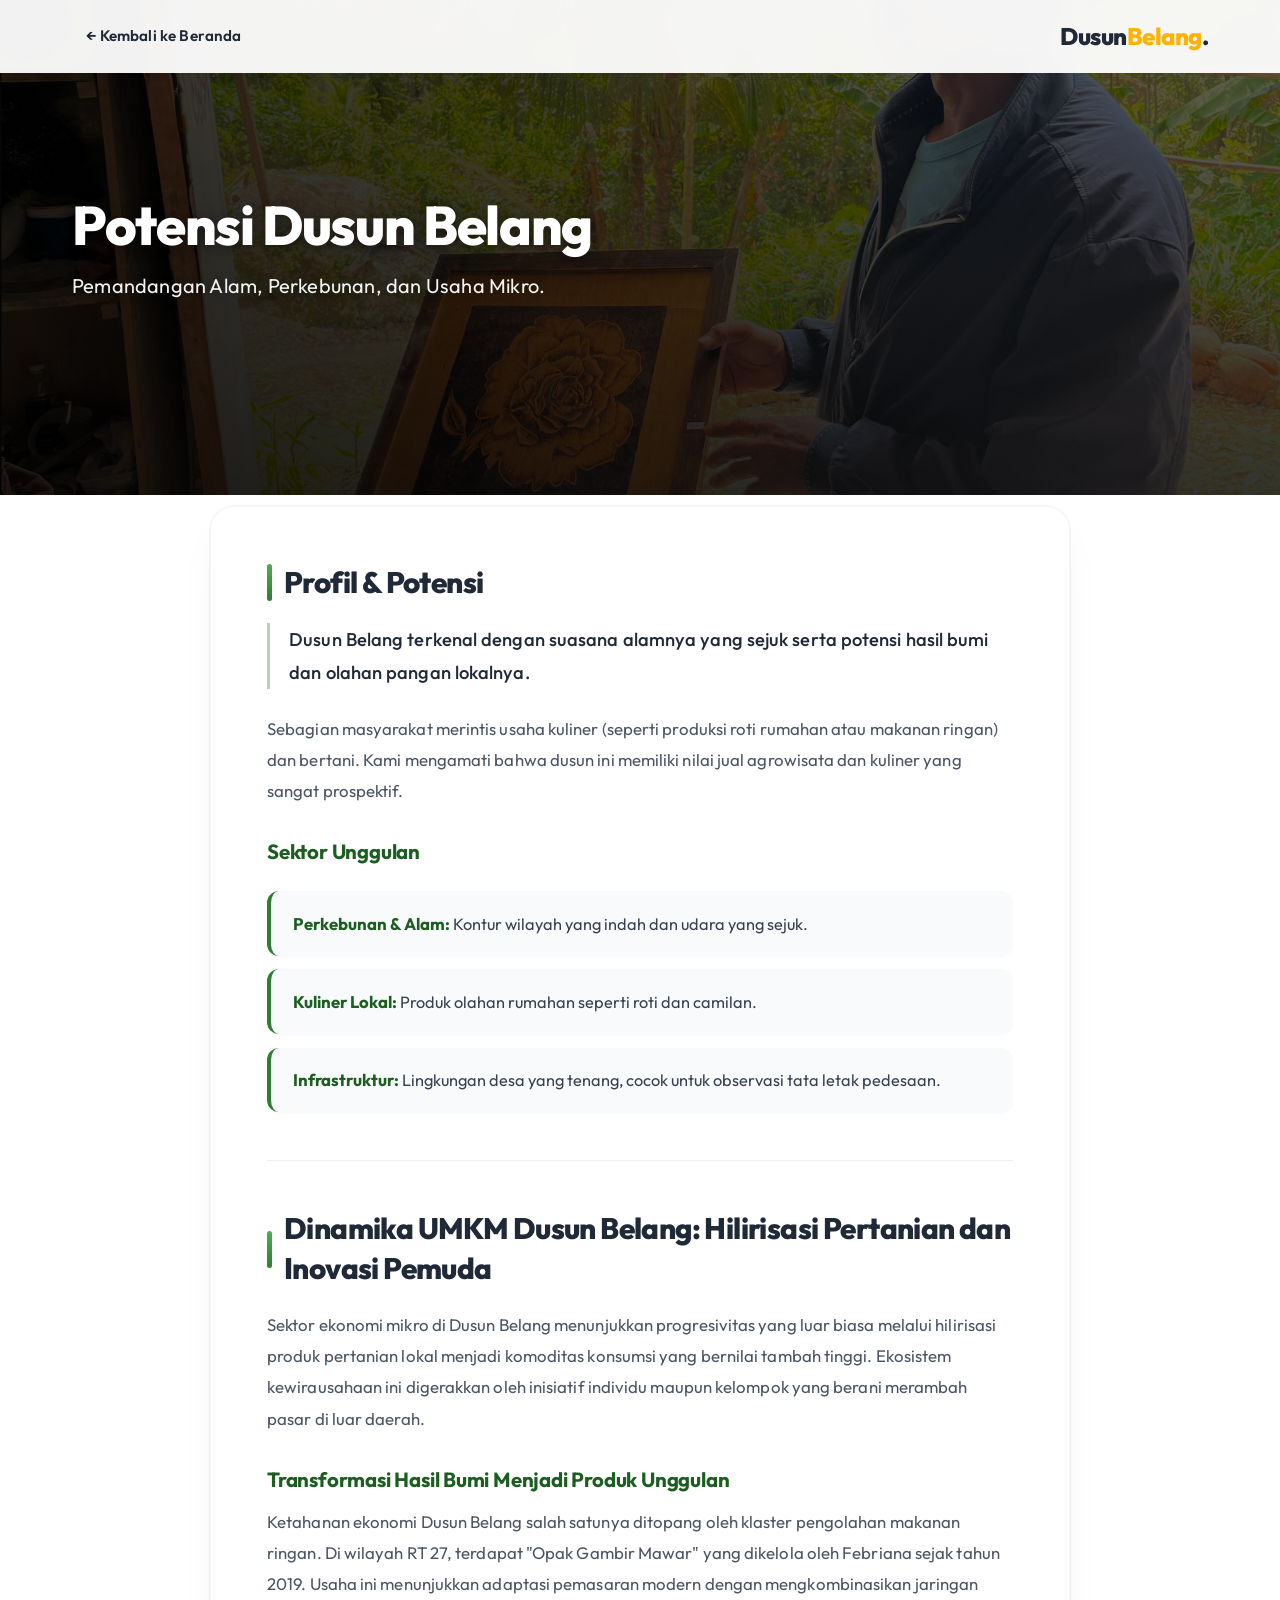
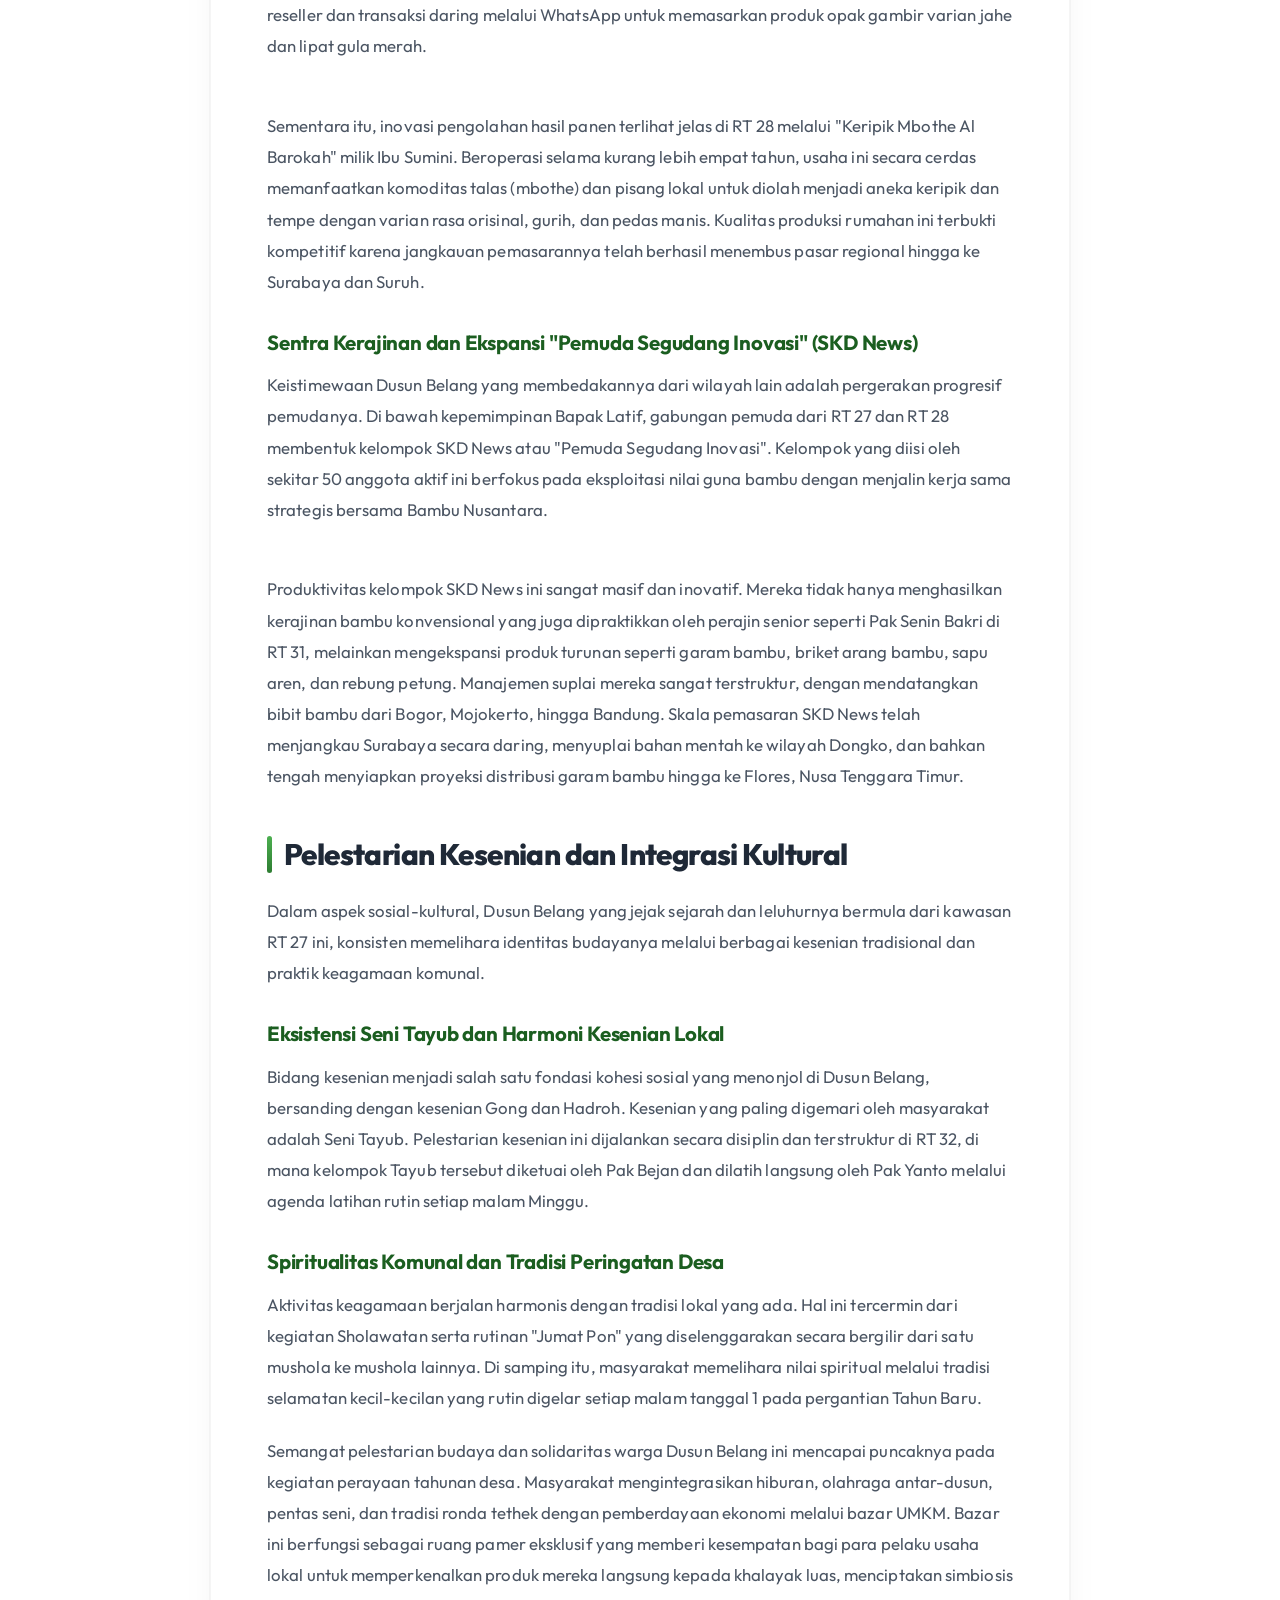
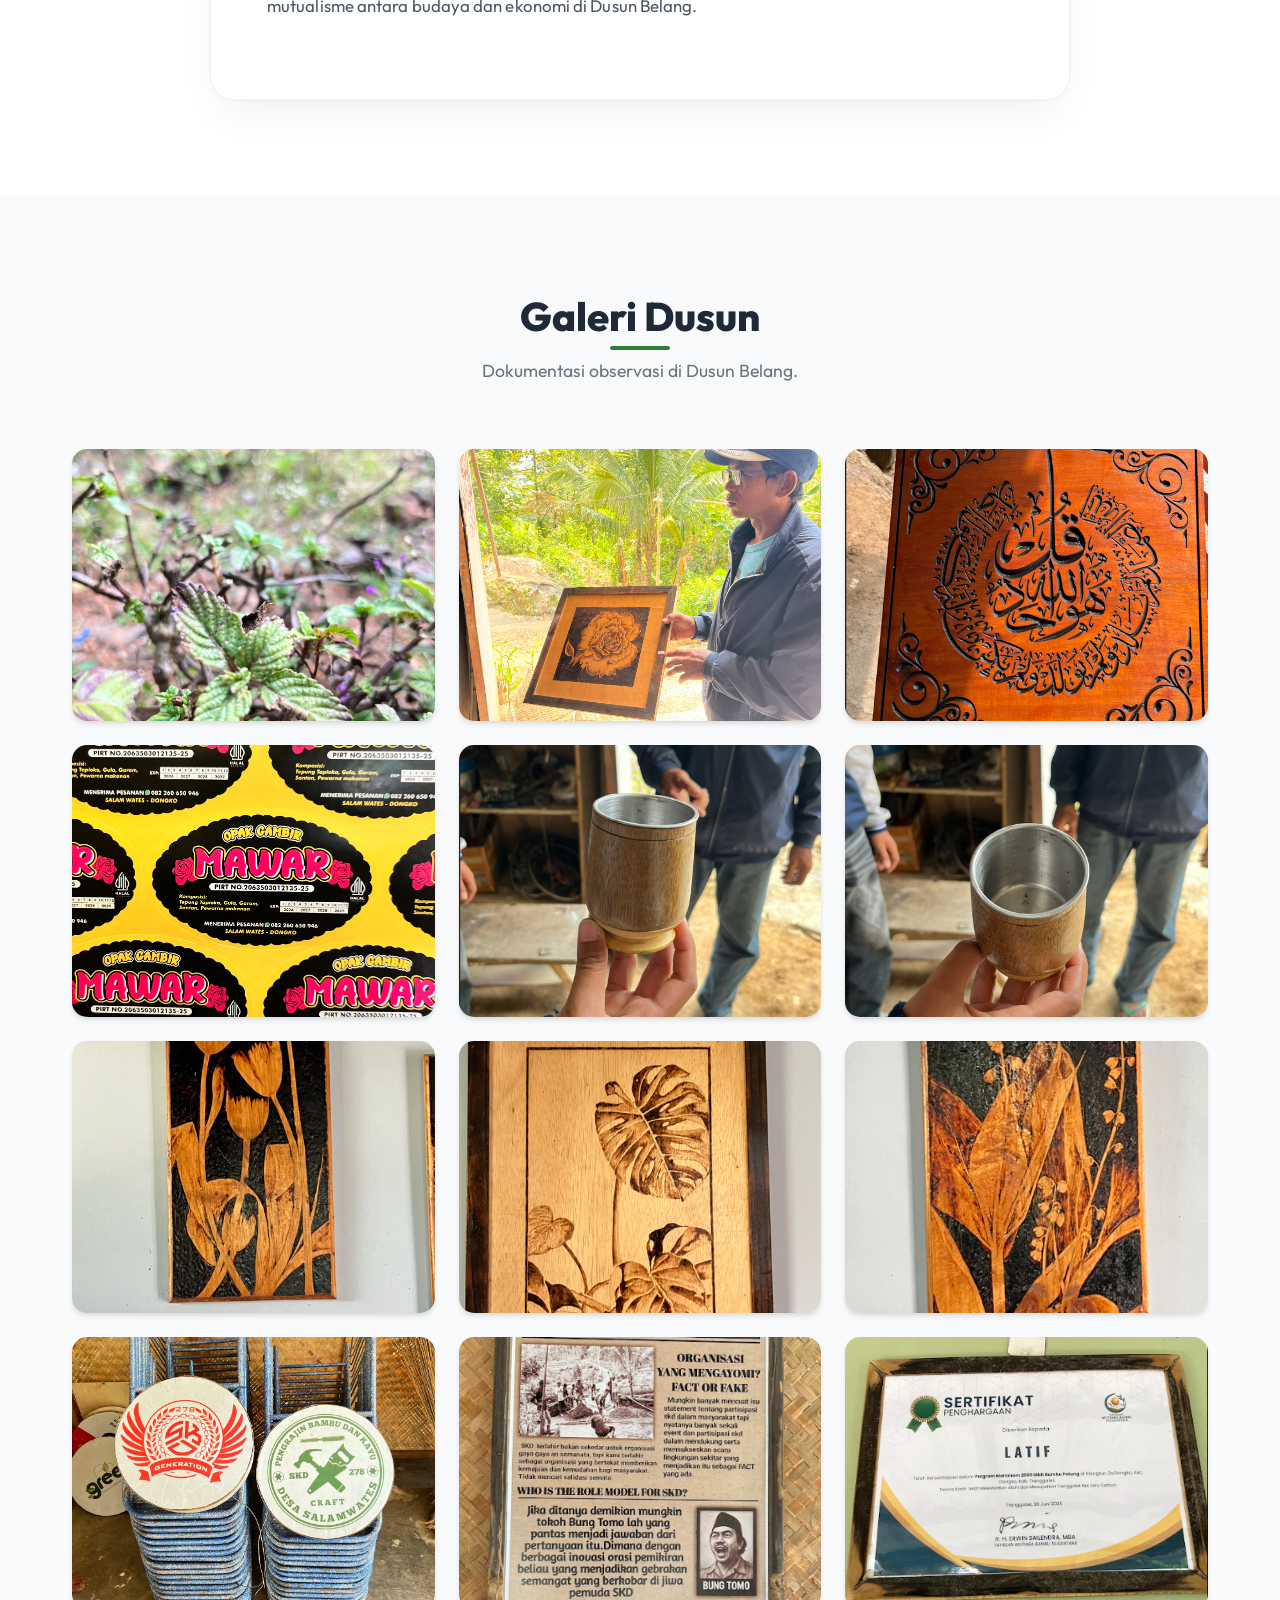
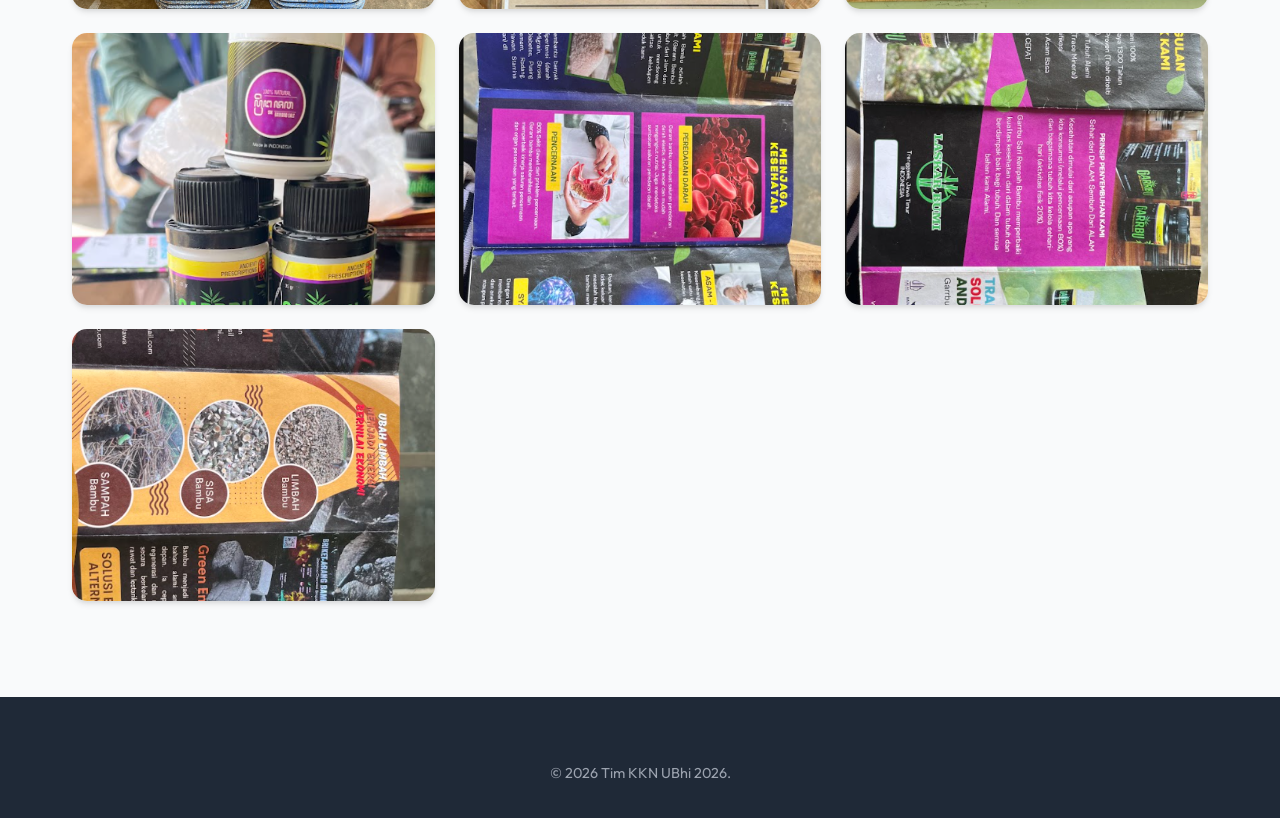
==== belang.html @ 95d04899 "Unggah project pertama KasirOnline" ====
<!doctype html>
<html lang="id">
  <head>
    <meta charset="UTF-8" />
    <meta name="viewport" content="width=device-width, initial-scale=1.0" />
    <title>Dusun Belang - Potensi Salamwates</title>
    <!-- Google Fonts: Outfit -->
    <link rel="preconnect" href="https://fonts.googleapis.com" />
    <link rel="preconnect" href="https://fonts.gstatic.com" crossorigin />
    <link
      href="https://fonts.googleapis.com/css2?family=Outfit:wght@300;400;500;600;700;800&display=swap"
      rel="stylesheet"
    />
    <!-- Main CSS -->
    <link rel="stylesheet" href="style.css" />
  </head>
  <body>
    <!-- Navbar Back -->
    <nav
      class="navbar scrolled"
      style="
        background: rgba(255, 255, 255, 0.95);
        backdrop-filter: blur(10px);
        padding: 1rem 0;
        box-shadow: var(--shadow-sm);
      "
    >
      <div class="container nav-container">
        <a href="index.html" class="btn-back page-transition">
          &larr; Kembali ke Beranda
        </a>
        <a href="#" class="logo" style="color: var(--dark)"
          >Dusun<span>Belang</span>.</a
        >
      </div>
    </nav>

    <!-- Dusun Hero Section -->
    <header
      class="dusun-hero"
      style="background-image: url(&quot;assets/images/belang/foto2.png&quot;)"
    >
      <div class="dusun-hero-overlay"></div>
      <div class="container dusun-hero-content">
        <h1 class="fade-in-up">Potensi Dusun Belang</h1>
        <p class="fade-in-up delay-1">
          Pemandangan Alam, Perkebunan, dan Usaha Mikro.
        </p>
      </div>
    </header>

    <!-- Detail Potensi Section -->
    <section class="dusun-detail section-padding">
      <div class="container">
        <div class="detail-content fade-in-up delay-2">
          <h2>Profil & Potensi</h2>
          <p class="lead">
            Dusun Belang terkenal dengan suasana alamnya yang sejuk serta
            potensi hasil bumi dan olahan pangan lokalnya.
          </p>
          <p>
            Sebagian masyarakat merintis usaha kuliner (seperti produksi roti
            rumahan atau makanan ringan) dan bertani. Kami mengamati bahwa dusun
            ini memiliki nilai jual agrowisata dan kuliner yang sangat
            prospektif.
          </p>

          <h3>Sektor Unggulan</h3>
          <ul class="dusun-features">
            <li>
              <strong>Perkebunan & Alam:</strong> Kontur wilayah yang indah dan
              udara yang sejuk.
            </li>
            <li>
              <strong>Kuliner Lokal:</strong> Produk olahan rumahan seperti roti
              dan camilan.
            </li>
            <li>
              <strong>Infrastruktur:</strong> Lingkungan desa yang tenang, cocok
              untuk observasi tata letak pedesaan.
            </li>
          </ul>
          <hr style="margin: 3rem 0; border: 0; border-top: 1px solid #eee" />

          <h2>
            Dinamika UMKM Dusun Belang: Hilirisasi Pertanian dan Inovasi Pemuda
          </h2>
          <p>
            Sektor ekonomi mikro di Dusun Belang menunjukkan progresivitas yang
            luar biasa melalui hilirisasi produk pertanian lokal menjadi
            komoditas konsumsi yang bernilai tambah tinggi. Ekosistem
            kewirausahaan ini digerakkan oleh inisiatif individu maupun kelompok
            yang berani merambah pasar di luar daerah.
          </p>

          <h3>Transformasi Hasil Bumi Menjadi Produk Unggulan</h3>
          <p>
            Ketahanan ekonomi Dusun Belang salah satunya ditopang oleh klaster
            pengolahan makanan ringan. Di wilayah RT 27, terdapat "Opak Gambir
            Mawar" yang dikelola oleh Febriana sejak tahun 2019. Usaha ini
            menunjukkan adaptasi pemasaran modern dengan mengkombinasikan
            jaringan reseller dan transaksi daring melalui WhatsApp untuk
            memasarkan produk opak gambir varian jahe dan lipat gula merah.
          </p>
          <br />
          <p>
            Sementara itu, inovasi pengolahan hasil panen terlihat jelas di RT
            28 melalui "Keripik Mbothe Al Barokah" milik Ibu Sumini. Beroperasi
            selama kurang lebih empat tahun, usaha ini secara cerdas
            memanfaatkan komoditas talas (mbothe) dan pisang lokal untuk diolah
            menjadi aneka keripik dan tempe dengan varian rasa orisinal, gurih,
            dan pedas manis. Kualitas produksi rumahan ini terbukti kompetitif
            karena jangkauan pemasarannya telah berhasil menembus pasar regional
            hingga ke Surabaya dan Suruh.
          </p>

          <h3>
            Sentra Kerajinan dan Ekspansi "Pemuda Segudang Inovasi" (SKD News)
          </h3>
          <p>
            Keistimewaan Dusun Belang yang membedakannya dari wilayah lain
            adalah pergerakan progresif pemudanya. Di bawah kepemimpinan Bapak
            Latif, gabungan pemuda dari RT 27 dan RT 28 membentuk kelompok SKD
            News atau "Pemuda Segudang Inovasi". Kelompok yang diisi oleh
            sekitar 50 anggota aktif ini berfokus pada eksploitasi nilai guna
            bambu dengan menjalin kerja sama strategis bersama Bambu Nusantara.
          </p>
          <br />
          <p>
            Produktivitas kelompok SKD News ini sangat masif dan inovatif.
            Mereka tidak hanya menghasilkan kerajinan bambu konvensional yang
            juga dipraktikkan oleh perajin senior seperti Pak Senin Bakri di RT
            31, melainkan mengekspansi produk turunan seperti garam bambu,
            briket arang bambu, sapu aren, dan rebung petung. Manajemen suplai
            mereka sangat terstruktur, dengan mendatangkan bibit bambu dari
            Bogor, Mojokerto, hingga Bandung. Skala pemasaran SKD News telah
            menjangkau Surabaya secara daring, menyuplai bahan mentah ke wilayah
            Dongko, dan bahkan tengah menyiapkan proyeksi distribusi garam bambu
            hingga ke Flores, Nusa Tenggara Timur.
          </p>
          <h2>Pelestarian Kesenian dan Integrasi Kultural</h2>
          <p>
            Dalam aspek sosial-kultural, Dusun Belang yang jejak sejarah dan
            leluhurnya bermula dari kawasan RT 27 ini, konsisten memelihara
            identitas budayanya melalui berbagai kesenian tradisional dan
            praktik keagamaan komunal.
          </p>
          <h3>Eksistensi Seni Tayub dan Harmoni Kesenian Lokal</h3>
          <p>
            Bidang kesenian menjadi salah satu fondasi kohesi sosial yang
            menonjol di Dusun Belang, bersanding dengan kesenian Gong dan
            Hadroh. Kesenian yang paling digemari oleh masyarakat adalah Seni
            Tayub. Pelestarian kesenian ini dijalankan secara disiplin dan
            terstruktur di RT 32, di mana kelompok Tayub tersebut diketuai oleh
            Pak Bejan dan dilatih langsung oleh Pak Yanto melalui agenda latihan
            rutin setiap malam Minggu.
          </p>
          <h3>Spiritualitas Komunal dan Tradisi Peringatan Desa</h3>
          <p>
            Aktivitas keagamaan berjalan harmonis dengan tradisi lokal yang ada.
            Hal ini tercermin dari kegiatan Sholawatan serta rutinan "Jumat Pon"
            yang diselenggarakan secara bergilir dari satu mushola ke mushola
            lainnya. Di samping itu, masyarakat memelihara nilai spiritual
            melalui tradisi selamatan kecil-kecilan yang rutin digelar setiap
            malam tanggal 1 pada pergantian Tahun Baru.
          </p>
          <p>
            Semangat pelestarian budaya dan solidaritas warga Dusun Belang ini
            mencapai puncaknya pada kegiatan perayaan tahunan desa. Masyarakat
            mengintegrasikan hiburan, olahraga antar-dusun, pentas seni, dan
            tradisi ronda tethek dengan pemberdayaan ekonomi melalui bazar UMKM.
            Bazar ini berfungsi sebagai ruang pamer eksklusif yang memberi
            kesempatan bagi para pelaku usaha lokal untuk memperkenalkan produk
            mereka langsung kepada khalayak luas, menciptakan simbiosis
            mutualisme antara budaya dan ekonomi di Dusun Belang.
          </p>
        </div>
      </div>
    </section>

    <!-- Dusun Gallery Section -->
    <section class="gallery section-padding bg-light">
      <div class="container">
        <div class="section-title">
          <h2>Galeri Dusun</h2>
          <p>Dokumentasi observasi di Dusun Belang.</p>
        </div>
        <div class="gallery-grid">
          <!-- Galeri Dusun Belang -->
          <div class="gallery-item">
            <img src="assets/images/belang/foto1.png" alt="Kegiatan 1" />
            <div class="gallery-overlay">
              <h3>Sektor Pertanian</h3>
              <p>Lahan perkebunan dan pertanian warga Dusun Belang.</p>
            </div>
          </div>
          <div class="gallery-item">
            <img src="assets/images/belang/foto2.png" alt="Kegiatan 2" />
            <div class="gallery-overlay">
              <h3>SKD News</h3>
              <p>dikembangkan oleh SKD News</p>
            </div>
          </div>
          <div class="gallery-item">
            <img src="assets/images/belang/foto3.png" alt="Kegiatan 3" />
            <div class="gallery-overlay">
              <h3>SKD News</h3>
              <p>hasil karya kelompok SKD News</p>
            </div>
          </div>
          <div class="gallery-item">
            <img src="assets/images/belang/foto4.png" alt="Kegiatan 4" />
            <div class="gallery-overlay">
              <h3>Usaha opak gambir</h3>
              <p>label usaha opak gambir</p>
            </div>
          </div>
          <div class="gallery-item">
            <img src="assets/images/belang/foto5.png" alt="Kegiatan 5" />
            <div class="gallery-overlay">
              <h3>SKD News</h3>
              <p>hasil karya kelompok SKD News</p>
            </div>
          </div>
          <div class="gallery-item">
            <img src="assets/images/belang/foto6.png" alt="Kegiatan 6" />
            <div class="gallery-overlay">
              <h3>SKD News</h3>
              <p>hasil karya kelompok SKD News</p>
            </div>
          </div>
          <div class="gallery-item">
            <img src="assets/images/belang/foto7.png" alt="Kegiatan 7" />
            <div class="gallery-overlay">
              <h3>SKD News</h3>
              <p>hasil karya kelompok SKD News</p>
            </div>
          </div>
          <div class="gallery-item">
            <img src="assets/images/belang/foto8.png" alt="Kegiatan 8" />
            <div class="gallery-overlay">
              <h3>SKD News</h3>
              <p>hasil karya kelompok SKD News</p>
            </div>
          </div>
          <div class="gallery-item">
            <img src="assets/images/belang/foto9.png" alt="Kegiatan 9" />
            <div class="gallery-overlay">
              <h3>SKD News</h3>
              <p>hasil karya kelompok SKD News</p>
            </div>
          </div>
          <div class="gallery-item">
            <img src="assets/images/belang/foto10.png" alt="Kegiatan 10" />
            <div class="gallery-overlay">
              <h3>SKD News</h3>
              <p>hasil karya kelompok SKD News</p>
            </div>
          </div>
          <div class="gallery-item">
            <img src="assets/images/belang/foto11.png" alt="Kegiatan 11" />
            <div class="gallery-overlay">
              <h3>SKD News</h3>
              <p>hasil karya kelompok SKD News</p>
            </div>
          </div>
          <div class="gallery-item">
            <img src="assets/images/belang/foto12.png" alt="Kegiatan 12" />
            <div class="gallery-overlay">
              <h3>sertifikat</h3>
              <p>sertifikat penanaman bambu petung</p>
            </div>
          </div>
          <div class="gallery-item">
            <img src="assets/images/belang/foto13.png" alt="Kegiatan 13" />
            <div class="gallery-overlay">
              <h3>SKD News</h3>
              <p>produk garam bambu</p>
            </div>
          </div>
          <div class="gallery-item">
            <img src="assets/images/belang/foto14.png" alt="Kegiatan 14" />
            <div class="gallery-overlay">
              <h3>SKD News</h3>
              <p>hasil karya kelompok SKD News</p>
            </div>
          </div>
          <div class="gallery-item">
            <img src="assets/images/belang/foto15.png" alt="Kegiatan 15" />
            <div class="gallery-overlay">
              <h3>SKD News</h3>
              <p>hasil karya kelompok SKD News</p>
            </div>
          </div>
          <div class="gallery-item">
            <img src="assets/images/belang/foto16.png" alt="Kegiatan 16" />
            <div class="gallery-overlay">
              <h3>SKD News</h3>
              <p>briket arang bambu</p>
            </div>
          </div>
        </div>
      </div>
    </section>

    <!-- Footer -->
    <footer>
      <div class="container footer-bottom" style="border: none; padding-top: 0">
        <p>&copy; 2026 Tim KKN UBhi 2026.</p>
      </div>
    </footer>

    <!-- Main JavaScript -->
    <script src="script.js"></script>
  </body>
</html>
---- style.css ----
@import url('https://fonts.googleapis.com/css2?family=Outfit:wght@300;400;500;600;700;800&display=swap');

/* Custom Properties / Tokens */
:root {
    --primary: #2e7d32;
    --primary-light: #4caf50;
    --primary-dark: #1b5e20;
    --secondary: #ffb300;
    --dark: #1f2937;
    --light: #f9fafb;
    --text-main: #374151;
    --text-muted: #6b7280;
    --bg-color: #ffffff;
    --transition: all 0.3s cubic-bezier(0.4, 0, 0.2, 1);
    --shadow-sm: 0 1px 2px 0 rgba(0, 0, 0, 0.05);
    --shadow-md: 0 4px 6px -1px rgba(0, 0, 0, 0.1), 0 2px 4px -1px rgba(0, 0, 0, 0.06);
    --shadow-lg: 0 10px 15px -3px rgba(0, 0, 0, 0.1), 0 4px 6px -2px rgba(0, 0, 0, 0.05);
}

/* Reset & Base Styles */
* {
    margin: 0;
    padding: 0;
    box-sizing: border-box;
}

html {
    scroll-behavior: smooth;
    overflow-x: hidden; /* kunci horizontal scroll di level HTML */
    max-width: 100%;
}

body {
    font-family: 'Outfit', -apple-system, BlinkMacSystemFont, 'Segoe UI', Roboto, sans-serif;
    color: var(--text-main);
    background-color: var(--bg-color);
    line-height: 1.7;
    overflow-x: hidden;
    max-width: 100%;
    -webkit-font-smoothing: antialiased;
    -moz-osx-font-smoothing: grayscale;
    text-rendering: optimizeLegibility;
    animation: fadeInPage 0.6s ease-out forwards;
}

@keyframes fadeInPage {
    from { opacity: 0; transform: translateY(10px); }
    to { opacity: 1; transform: translateY(0); }
}

body.fade-out {
    opacity: 0;
    transform: translateY(-10px);
    transition: all 0.4s ease-in-out;
}

h1, h2, h3, h4 {
    color: var(--dark);
    font-weight: 800;
    line-height: 1.2;
}

a {
    text-decoration: none;
    color: inherit;
    transition: var(--transition);
}

ul {
    list-style: none;
}

img {
    max-width: 100%;
    display: block;
}

.container {
    width: 100%;
    max-width: 1200px;
    margin: 0 auto;
    padding: 0 2rem;
}

.section-padding {
    padding: 6rem 0;
}

.bg-light {
    background-color: var(--light);
}

/* Buttons */
.btn {
    display: inline-block;
    padding: 0.8rem 2rem;
    border-radius: 50px;
    font-weight: 600;
    cursor: pointer;
    border: none;
    transition: var(--transition);
}

.btn-primary {
    background-color: var(--primary);
    color: white;
    box-shadow: var(--shadow-md);
}

.btn-primary:hover {
    background-color: var(--primary-light);
    transform: translateY(-2px);
    box-shadow: var(--shadow-lg);
}

/* Navbar */
.navbar {
    position: fixed;
    top: 0;
    left: 0;
    width: 100%;
    background: transparent;
    padding: 1.5rem 0;
    z-index: 1000;
    transition: var(--transition);
}

.navbar.scrolled {
    background: rgba(255, 255, 255, 0.95);
    backdrop-filter: blur(10px);
    padding: 1rem 0;
    box-shadow: var(--shadow-sm);
}

.nav-container {
    display: flex;
    justify-content: space-between;
    align-items: center;
}

.logo {
    font-size: 1.5rem;
    font-weight: 800;
    color: white;
    letter-spacing: -0.5px;
}

.navbar.scrolled .logo {
    color: var(--dark);
}

.logo span {
    color: var(--secondary);
}

.nav-links {
    display: flex;
    gap: 2rem;
}

.nav-links a {
    color: white;
    font-weight: 600;
    font-size: 0.95rem;
}

.navbar.scrolled .nav-links a {
    color: var(--text-main);
}

.nav-links a:hover {
    color: var(--secondary);
}

.hamburger {
    display: none;
    flex-direction: column;
    gap: 5px;
    cursor: pointer;
}

.hamburger span {
    width: 25px;
    height: 3px;
    background-color: white;
    border-radius: 3px;
    transition: var(--transition);
}

.navbar.scrolled .hamburger span {
    background-color: var(--dark);
}

/* Hero Section */
.hero {
    height: 100vh;
    min-height: 600px;
    display: flex;
    align-items: center;
    position: relative;
    background-image: url('assets/images/salamwates/salamwateshero.jpeg');
    background-color: var(--primary-dark);
    background-size: cover;
    background-position: center;
    /* background-attachment: fixed dihapus — menyebabkan overflow di HP */
}


.hero-overlay {
    position: absolute;
    top: 0;
    left: 0;
    width: 100%;
    height: 100%;
    background: linear-gradient(to right, rgba(0,0,0,0.8), rgba(0,0,0,0.3));
}

.hero-content {
    position: relative;
    z-index: 1;
    max-width: 800px;
    color: white;
}

.hero h1 {
    font-size: clamp(3rem, 5vw, 5rem);
    color: white;
    margin-bottom: 1rem;
}

.hero p {
    font-size: 1.2rem;
    margin-bottom: 2rem;
    opacity: 0.9;
    max-width: 600px;
}

/* Section Headers */
.section-title {
    text-align: center;
    margin-bottom: 4rem;
}

.section-title h2 {
    font-size: 2.5rem;
    margin-bottom: 1rem;
    position: relative;
    display: inline-block;
}

.section-title h2::after {
    content: '';
    position: absolute;
    bottom: -10px;
    left: 50%;
    transform: translateX(-50%);
    width: 60px;
    height: 4px;
    background-color: var(--primary);
    border-radius: 2px;
}

.section-title p {
    color: var(--text-muted);
    font-size: 1.1rem;
}

/* About Section */
.about-grid {
    display: grid;
    grid-template-columns: 1fr 1fr;
    gap: 4rem;
    align-items: center;
}

.about-text h3 {
    font-size: 2rem;
    margin-bottom: 1.5rem;
}

.about-text p {
    margin-bottom: 2rem;
    font-size: 1.05rem;
}

.stats {
    display: flex;
    gap: 2rem;
}

.stat-item h4 {
    font-size: 2.5rem;
    color: var(--primary);
}

.stat-item p {
    font-size: 0.9rem;
    font-weight: 600;
    color: var(--text-muted);
    text-transform: uppercase;
    letter-spacing: 1px;
}

.about-image {
    border-radius: 20px;
    overflow: hidden;
    box-shadow: var(--shadow-lg);
    position: relative;
}

.about-image::before {
    content: '';
    position: absolute;
    top: -50px;
    left: -50px;
    width: 100px;
    height: 100px;
    background-color: var(--secondary);
    border-radius: 50%;
    z-index: -1;
}

.about-image img {
    width: 100%;
    height: 100%;
    object-fit: cover;
    transition: var(--transition);
}

.about-image:hover img {
    transform: scale(1.05);
}

/* Gallery Section */
.gallery-grid {
    display: grid;
    grid-template-columns: repeat(auto-fill, minmax(280px, 1fr));
    gap: 1.5rem;
}

.gallery-item {
    position: relative;
    border-radius: 15px;
    overflow: hidden;
    aspect-ratio: 4/3;
    box-shadow: var(--shadow-md);
    cursor: pointer;
}

.gallery-item img {
    width: 100%;
    height: 100%;
    object-fit: cover;
    transition: transform 0.5s ease;
}

.gallery-overlay {
    position: absolute;
    bottom: 0;
    left: 0;
    width: 100%;
    padding: 2rem 1.5rem 1.5rem;
    background: linear-gradient(to top, rgba(0,0,0,0.9), transparent);
    color: white;
    transform: translateY(20px);
    opacity: 0;
    transition: var(--transition);
}

.gallery-item:hover img {
    transform: scale(1.1);
}

.gallery-item:hover .gallery-overlay {
    transform: translateY(0);
    opacity: 1;
}

.gallery-overlay h3 {
    color: white;
    font-size: 1.25rem;
    margin-bottom: 0.25rem;
}

.gallery-overlay p {
    font-size: 0.9rem;
    opacity: 0.8;
}

/* Observasi Summary Box */
.observasi-summary {
    margin-top: 3.5rem;
    background: #ffffff;
    padding: 2.5rem 3rem;
    border-radius: 20px;
    box-shadow: 0 15px 35px -10px rgba(0, 0, 0, 0.07), 0 0 1px 1px rgba(0, 0, 0, 0.04);
    border-left: 5px solid var(--primary);
    border-top: 1px solid rgba(0, 0, 0, 0.04);
    border-right: 1px solid rgba(0, 0, 0, 0.04);
    border-bottom: 1px solid rgba(0, 0, 0, 0.04);
    text-align: left;
}

.observasi-summary h3 {
    font-size: 1.55rem;
    font-weight: 800;
    color: var(--dark);
    margin-bottom: 1rem;
    letter-spacing: -0.015em;
    display: flex;
    align-items: center;
    gap: 0.6rem;
}

.observasi-summary p {
    font-size: 1.05rem;
    color: #4b5563;
    line-height: 1.85;
    margin: 0;
}

/* Location Section */
.map-container {
    border-radius: 20px;
    overflow: hidden;
    box-shadow: var(--shadow-lg);
    background-color: white;
    padding: 10px;
}

.map-container iframe {
    border-radius: 15px;
}

/* Footer */
footer {
    background-color: var(--dark);
    color: white;
    padding: 4rem 0 2rem;
}

.footer-content {
    display: grid;
    grid-template-columns: 2fr 1fr;
    gap: 3rem;
    margin-bottom: 3rem;
}

.footer-info h3 {
    color: white;
    font-size: 2rem;
    margin-bottom: 1rem;
}

.footer-info h3 span {
    color: var(--primary);
}

.footer-info p {
    color: #9ca3af;
    max-width: 400px;
}

.footer-links h4 {
    color: white;
    font-size: 1.2rem;
    margin-bottom: 1.5rem;
}

.footer-links ul li {
    margin-bottom: 0.8rem;
}

.footer-links ul li a {
    color: #9ca3af;
}

.footer-links ul li a:hover {
    color: white;
    padding-left: 5px;
}

.footer-bottom {
    text-align: center;
    padding-top: 2rem;
    border-top: 1px solid rgba(255,255,255,0.1);
    color: #9ca3af;
    font-size: 0.9rem;
}

/* Animations */
.fade-in-up {
    opacity: 0;
    transform: translateY(30px);
    animation: fadeInUp 0.8s forwards;
}

.delay-1 { animation-delay: 0.2s; }
.delay-2 { animation-delay: 0.4s; }

@keyframes fadeInUp {
    to {
        opacity: 1;
        transform: translateY(0);
    }
}

/* --- Dusun Detail Page Styles --- */

.btn-back {
    display: inline-flex;
    align-items: center;
    gap: 0.5rem;
    color: var(--dark);
    font-weight: 600;
    font-size: 0.95rem;
    letter-spacing: 0.01em;
    padding: 0.45rem 0.9rem;
    border-radius: 8px;
    transition: var(--transition);
}

.btn-back:hover {
    color: var(--primary);
    background: rgba(46, 125, 50, 0.08);
    transform: translateX(-4px);
}

.dusun-hero {
    height: 55vh;
    min-height: 380px;
    display: flex;
    align-items: center;
    position: relative;
    background-color: var(--primary-dark);
    background-size: cover;
    background-position: center;
    margin-top: 0;
}

/* Fallback image for dusun hero */
.dusun-hero {
    background-image: url('https://images.unsplash.com/photo-1542601906990-b4d3fb778b09?q=80&w=2000&auto=format&fit=crop');
}

.dusun-hero-overlay {
    position: absolute;
    top: 0;
    left: 0;
    width: 100%;
    height: 100%;
    background: linear-gradient(180deg, rgba(0,0,0,0.5) 0%, rgba(0,0,0,0.75) 100%), linear-gradient(to right, rgba(0,0,0,0.6), rgba(0,0,0,0.2));
}

.dusun-hero-content {
    position: relative;
    z-index: 1;
    color: white;
}

.dusun-hero h1 {
    font-size: clamp(2.2rem, 5vw, 3.4rem);
    font-weight: 800;
    color: #ffffff;
    margin-bottom: 0.75rem;
    letter-spacing: -0.025em;
    line-height: 1.2;
    text-shadow: 0 2px 14px rgba(0, 0, 0, 0.45);
}

.dusun-hero p {
    font-size: clamp(1.05rem, 2.5vw, 1.25rem);
    font-weight: 400;
    color: rgba(255, 255, 255, 0.95);
    line-height: 1.6;
    max-width: 700px;
    letter-spacing: 0.01em;
    text-shadow: 0 1px 8px rgba(0, 0, 0, 0.35);
}

.dusun-detail .detail-content {
    max-width: 860px;
    margin: 0 auto;
    background: #ffffff;
    padding: 3.5rem;
    border-radius: 24px;
    box-shadow: 0 20px 45px -15px rgba(0, 0, 0, 0.08), 0 0 1px 1px rgba(0, 0, 0, 0.04);
    border: 1px solid rgba(0, 0, 0, 0.04);
    margin-top: -85px;
    position: relative;
    z-index: 2;
}

.dusun-detail h2 {
    font-size: 1.85rem;
    font-weight: 800;
    color: var(--dark);
    letter-spacing: -0.02em;
    line-height: 1.35;
    margin-top: 2.75rem;
    margin-bottom: 1.25rem;
    display: flex;
    align-items: center;
    gap: 0.75rem;
}

.dusun-detail h2::before {
    content: '';
    display: inline-block;
    width: 5px;
    height: 1.25em;
    background: linear-gradient(180deg, var(--primary-light), var(--primary));
    border-radius: 4px;
    flex-shrink: 0;
}

.dusun-detail h2:first-of-type {
    margin-top: 0;
}

.dusun-detail .lead {
    font-size: 1.15rem;
    font-weight: 500;
    color: #1f2937;
    line-height: 1.8;
    margin-bottom: 1.5rem;
    border-left: 3px solid rgba(46, 125, 50, 0.35);
    padding-left: 1.2rem;
    font-style: normal;
}

.dusun-detail p {
    font-size: 1.05rem;
    font-weight: 400;
    color: #4b5563;
    line-height: 1.85;
    margin-bottom: 1.35rem;
    letter-spacing: 0.005em;
}

.dusun-detail h3 {
    font-size: 1.28rem;
    font-weight: 700;
    color: var(--primary-dark);
    letter-spacing: -0.01em;
    line-height: 1.4;
    margin-top: 2rem;
    margin-bottom: 0.75rem;
}

.dusun-features {
    list-style: none;
    margin: 1.5rem 0 2rem;
    display: flex;
    flex-direction: column;
    gap: 0.85rem;
}

.dusun-features li {
    padding: 1.1rem 1.35rem;
    background: #f8fafc;
    border-radius: 12px;
    border-left: 4px solid var(--primary);
    font-size: 1.02rem;
    line-height: 1.75;
    color: #374151;
    box-shadow: 0 1px 3px rgba(0, 0, 0, 0.03);
    transition: var(--transition);
}

.dusun-features li:hover {
    background: #f1f5f9;
    transform: translateX(3px);
}

.dusun-features li strong {
    color: var(--primary-dark);
    font-weight: 700;
    font-size: 1.05rem;
}

.dusun-detail hr {
    margin: 2.75rem 0;
    border: none;
    height: 1px;
    background: linear-gradient(to right, transparent, rgba(46, 125, 50, 0.2), transparent);
}

/* Page Transition link inside index.html */
a.gallery-item {
    text-decoration: none;
    color: inherit;
    display: block;
}

a.gallery-item img {
    pointer-events: none;
}

/* --- Article Section Styles --- */
.artikel-section {
    background-color: #fff;
}

.artikel-grid {
    display: grid;
    grid-template-columns: repeat(auto-fill, minmax(320px, 1fr));
    gap: 2rem;
}

.artikel-card {
    background: white;
    border-radius: 16px;
    overflow: hidden;
    box-shadow: var(--shadow-md);
    transition: var(--transition);
    display: flex;
    flex-direction: column;
    border: 1px solid rgba(0,0,0,0.06);
}

.artikel-card:hover {
    transform: translateY(-6px);
    box-shadow: var(--shadow-lg);
}

.artikel-card-img {
    width: 100%;
    height: 200px;
    object-fit: cover;
}

.artikel-card-body {
    padding: 1.5rem;
    flex: 1;
    display: flex;
    flex-direction: column;
}

.artikel-tag {
    display: inline-block;
    background-color: rgba(46, 125, 50, 0.1);
    color: var(--primary);
    font-size: 0.75rem;
    font-weight: 700;
    text-transform: uppercase;
    letter-spacing: 1px;
    padding: 0.3rem 0.8rem;
    border-radius: 50px;
    margin-bottom: 0.75rem;
}

.artikel-card-body h3 {
    font-size: 1.15rem;
    margin-bottom: 0.75rem;
    color: var(--dark);
    line-height: 1.4;
}

.artikel-card-body p {
    font-size: 0.95rem;
    color: var(--text-muted);
    line-height: 1.7;
    flex: 1;
}

.artikel-meta {
    display: flex;
    align-items: center;
    gap: 0.75rem;
    margin-top: 1.25rem;
    padding-top: 1rem;
    border-top: 1px solid #f0f0f0;
    font-size: 0.82rem;
    color: var(--text-muted);
}

.artikel-meta span {
    display: flex;
    align-items: center;
    gap: 0.3rem;
}

/* Modal / Lightbox Artikel */
.artikel-modal-backdrop {
    display: none;
    position: fixed;
    inset: 0;
    background: rgba(0, 0, 0, 0.6);
    z-index: 2000;
    align-items: center;
    justify-content: center;
    padding: 1rem;
    backdrop-filter: blur(4px);
}

.artikel-modal-backdrop.open {
    display: flex;
}

.artikel-modal {
    background: white;
    border-radius: 20px;
    max-width: 720px;
    width: 100%;
    max-height: 90vh;
    overflow-y: auto;
    box-shadow: 0 25px 50px rgba(0,0,0,0.3);
    animation: slideUpModal 0.35s cubic-bezier(0.4, 0, 0.2, 1);
}

@keyframes slideUpModal {
    from { opacity: 0; transform: translateY(30px); }
    to   { opacity: 1; transform: translateY(0); }
}

.artikel-modal-header {
    position: relative;
}

.artikel-modal-img {
    width: 100%;
    height: 260px;
    object-fit: cover;
    border-radius: 20px 20px 0 0;
}

.artikel-modal-close {
    position: absolute;
    top: 1rem;
    right: 1rem;
    width: 36px;
    height: 36px;
    background: white;
    border: none;
    border-radius: 50%;
    font-size: 1.2rem;
    cursor: pointer;
    display: flex;
    align-items: center;
    justify-content: center;
    box-shadow: var(--shadow-md);
    transition: var(--transition);
    color: var(--dark);
}

.artikel-modal-close:hover {
    background: var(--primary);
    color: white;
}

.artikel-modal-body {
    padding: 2rem;
}

.artikel-modal-body h2 {
    font-size: 1.6rem;
    color: var(--dark);
    margin-bottom: 0.5rem;
}

.artikel-modal-body .artikel-meta {
    margin-bottom: 1.5rem;
}

.artikel-modal-body p {
    font-size: 1.05rem;
    color: var(--text-main);
    line-height: 1.85;
    margin-bottom: 1rem;
}

.artikel-modal-body h3 {
    font-size: 1.2rem;
    margin: 1.5rem 0 0.5rem;
    color: var(--primary);
}

/* Responsive Artikel */
@media (max-width: 768px) {
    .artikel-grid {
        grid-template-columns: 1fr;
    }
    .artikel-modal-img {
        height: 200px;
    }
}

/* Responsive Design */
@media (max-width: 992px) {
    .about-grid {
        grid-template-columns: 1fr;
    }
    .hero h1 {
        font-size: 3rem;
    }
}

@media (max-width: 768px) {
    .hamburger {
        display: flex;
        z-index: 1001;
    }
    
    /* Backdrop overlay saat menu mobile aktif */
    .nav-backdrop {
        display: none;
        position: fixed;
        top: 0;
        left: 0;
        width: 100%;
        height: 100%;
        background: rgba(0, 0, 0, 0.5);
        z-index: 999;
        opacity: 0;
        transition: opacity 0.3s ease;
    }

    .nav-backdrop.active {
        display: block;
        opacity: 1;
    }

    .nav-links {
        position: fixed;
        top: 0;
        right: -100%;
        width: 75%;
        max-width: 320px;
        height: 100vh;
        height: 100dvh; /* dynamic viewport height untuk HP */
        background-color: white;
        flex-direction: column;
        align-items: center;
        justify-content: center;
        transition: right 0.4s cubic-bezier(0.4, 0, 0.2, 1);
        box-shadow: -5px 0 30px rgba(0,0,0,0.2);
        z-index: 1000;
        overflow-y: auto;
        overflow-x: hidden; /* pastikan menu sendiri tidak geser */
    }
    
    .nav-links.active {
        right: 0;
    }

    /* Kunci scroll saat menu terbuka */
    body.menu-open {
        overflow: hidden;
    }

    html.menu-open {
        overflow: hidden;

    }
    
    .nav-links a {
        color: var(--dark);
        font-size: 1.2rem;
    }
    
    .hamburger.active span:nth-child(1) {
        transform: translateY(8px) rotate(45deg);
        background-color: var(--dark);
    }
    .hamburger.active span:nth-child(2) {
        opacity: 0;
    }
    .hamburger.active span:nth-child(3) {
        transform: translateY(-8px) rotate(-45deg);
        background-color: var(--dark);
    }
    
    .footer-content {
        grid-template-columns: 1fr;
    }

    /* Penyesuaian khusus HP untuk Galeri */
    .gallery-overlay {
        opacity: 1;
        transform: translateY(0);
        background: linear-gradient(to top, rgba(0,0,0,0.95), rgba(0,0,0,0.2));
        padding-bottom: 1rem;
    }
    
    .gallery-overlay p {
        font-size: 0.85rem;
    }

    /* Penyesuaian khusus HP untuk Halaman Dusun */
    .dusun-hero {
        height: 45vh;
        min-height: 320px;
    }

    .dusun-hero h1 {
        font-size: 1.85rem;
    }

    .dusun-hero p {
        font-size: 0.98rem;
    }

    .dusun-detail .detail-content {
        padding: 2.25rem 1.4rem;
        margin-top: -55px;
        border-radius: 18px;
    }

    .dusun-detail h2 {
        font-size: 1.45rem;
        margin-top: 2rem;
        margin-bottom: 0.9rem;
        gap: 0.5rem;
    }

    .dusun-detail h2::before {
        width: 4px;
    }

    .dusun-detail h3 {
        font-size: 1.18rem;
        margin-top: 1.6rem;
        margin-bottom: 0.5rem;
    }

    .dusun-detail .lead {
        font-size: 1.05rem;
        padding-left: 0.9rem;
        line-height: 1.75;
        margin-bottom: 1.25rem;
    }

    .dusun-detail p {
        font-size: 0.98rem;
        line-height: 1.8;
        margin-bottom: 1.15rem;
    }

    .dusun-features li {
        padding: 0.95rem 1.1rem;
        font-size: 0.95rem;
        line-height: 1.65;
    }

    .dusun-features li strong {
        font-size: 0.98rem;
    }

    /* Penyesuaian khusus HP untuk Observasi Summary */
    .observasi-summary {
        margin-top: 2.25rem;
        padding: 1.75rem 1.35rem;
        border-radius: 16px;
    }
    
    .observasi-summary h3 {
        font-size: 1.25rem;
    }
    
    .observasi-summary p {
        font-size: 0.98rem;
        line-height: 1.75;
    }
}
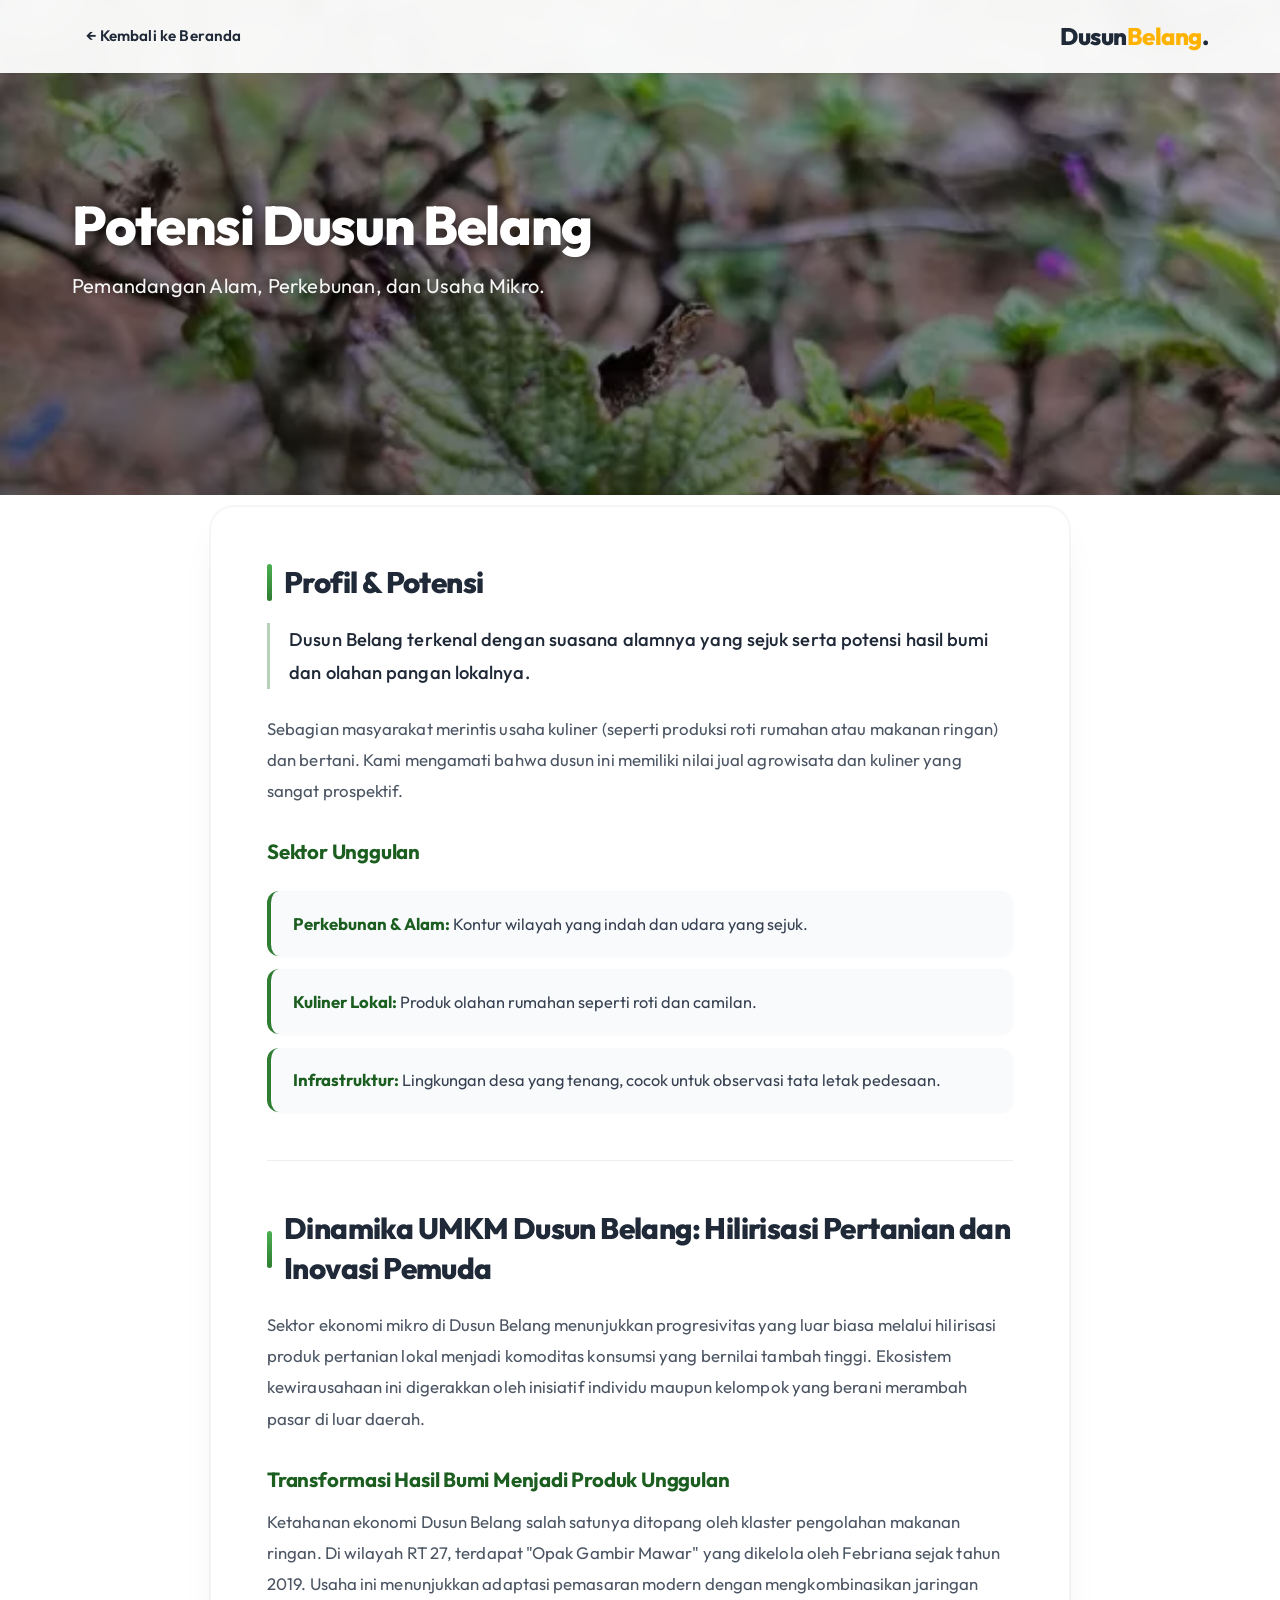
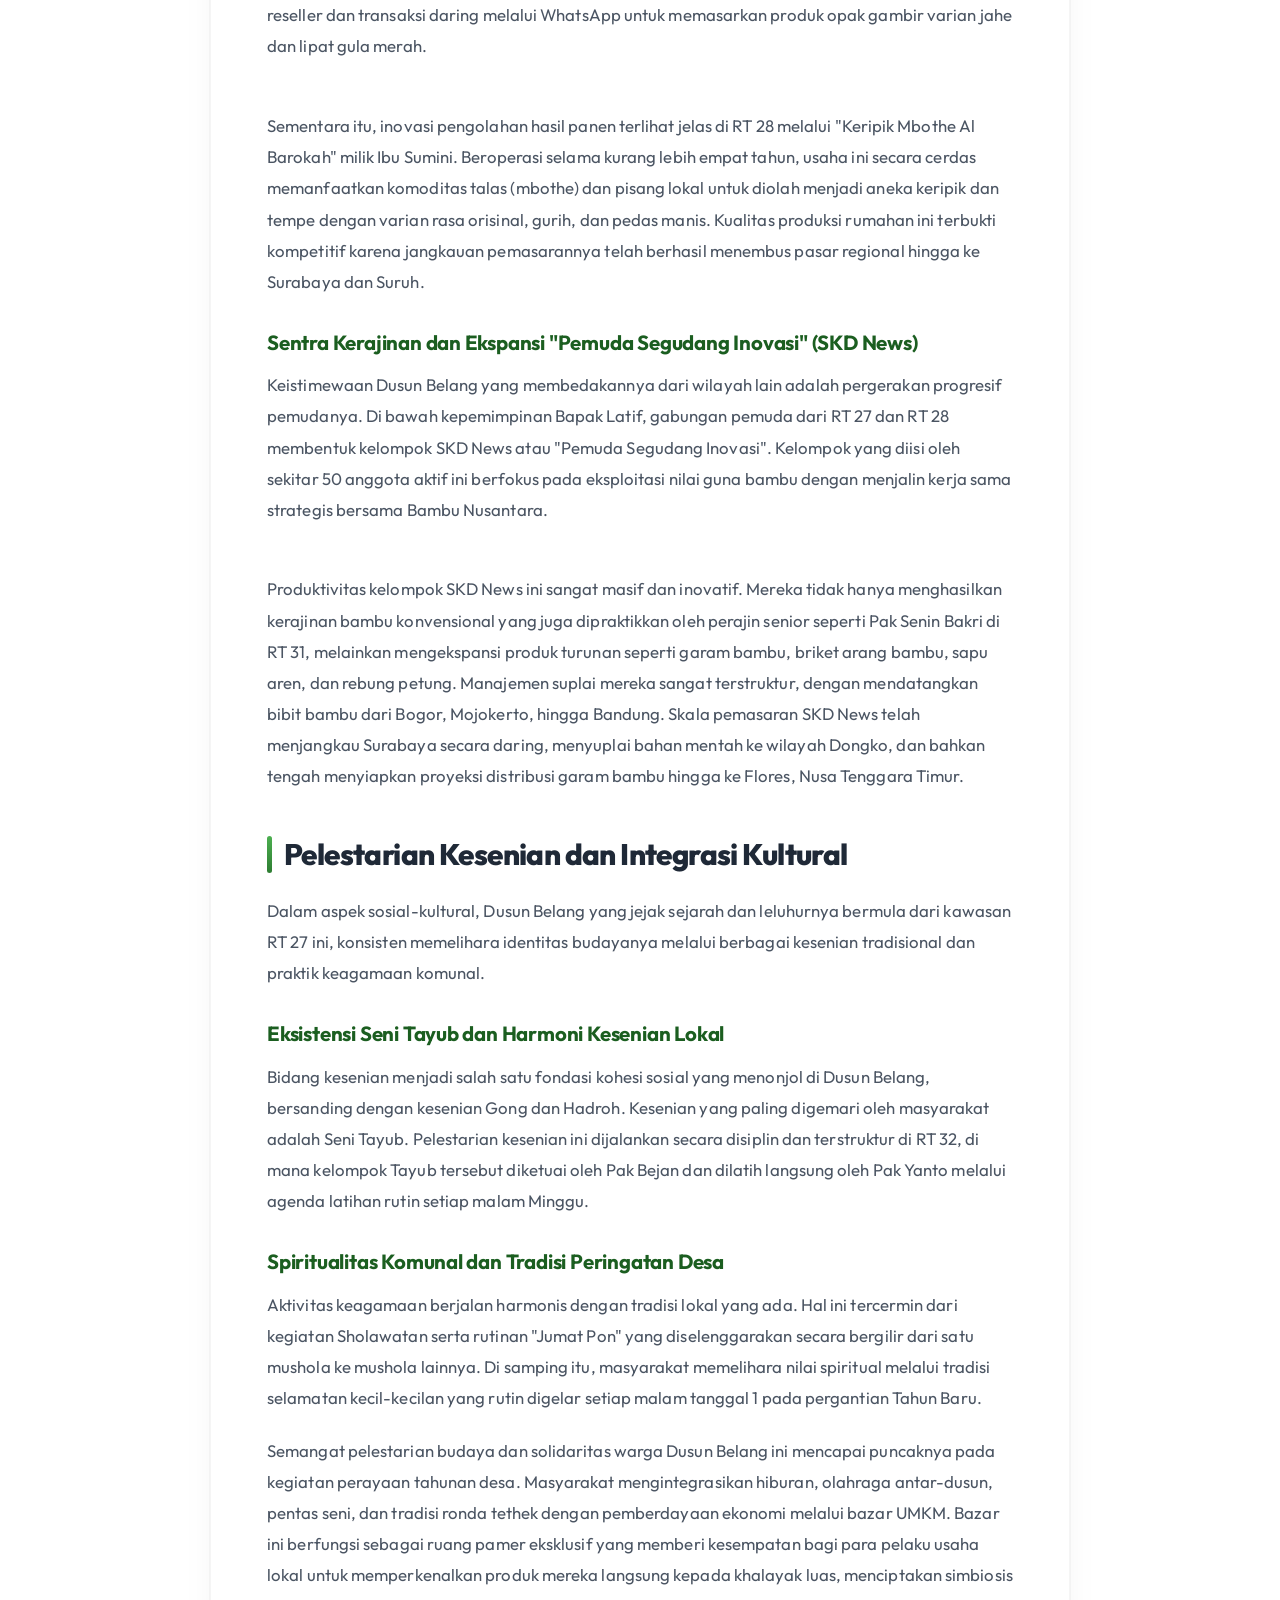
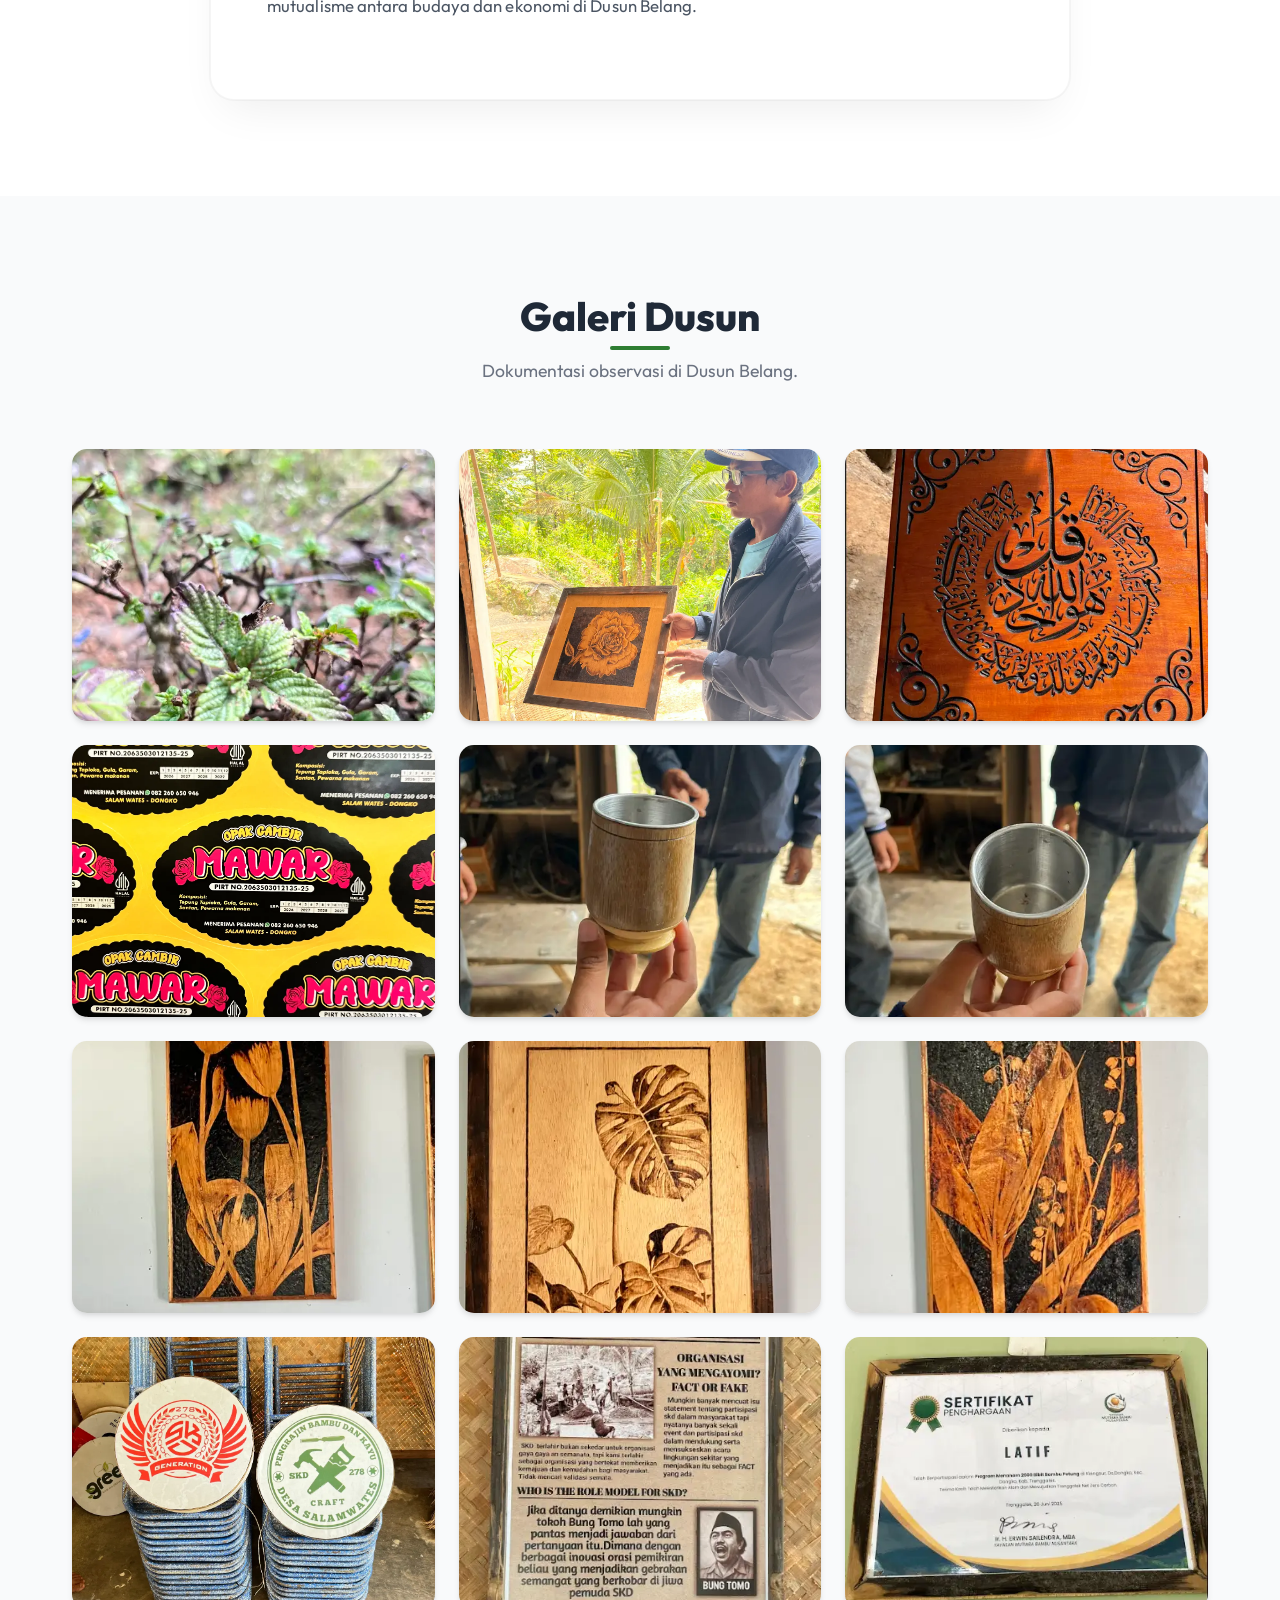
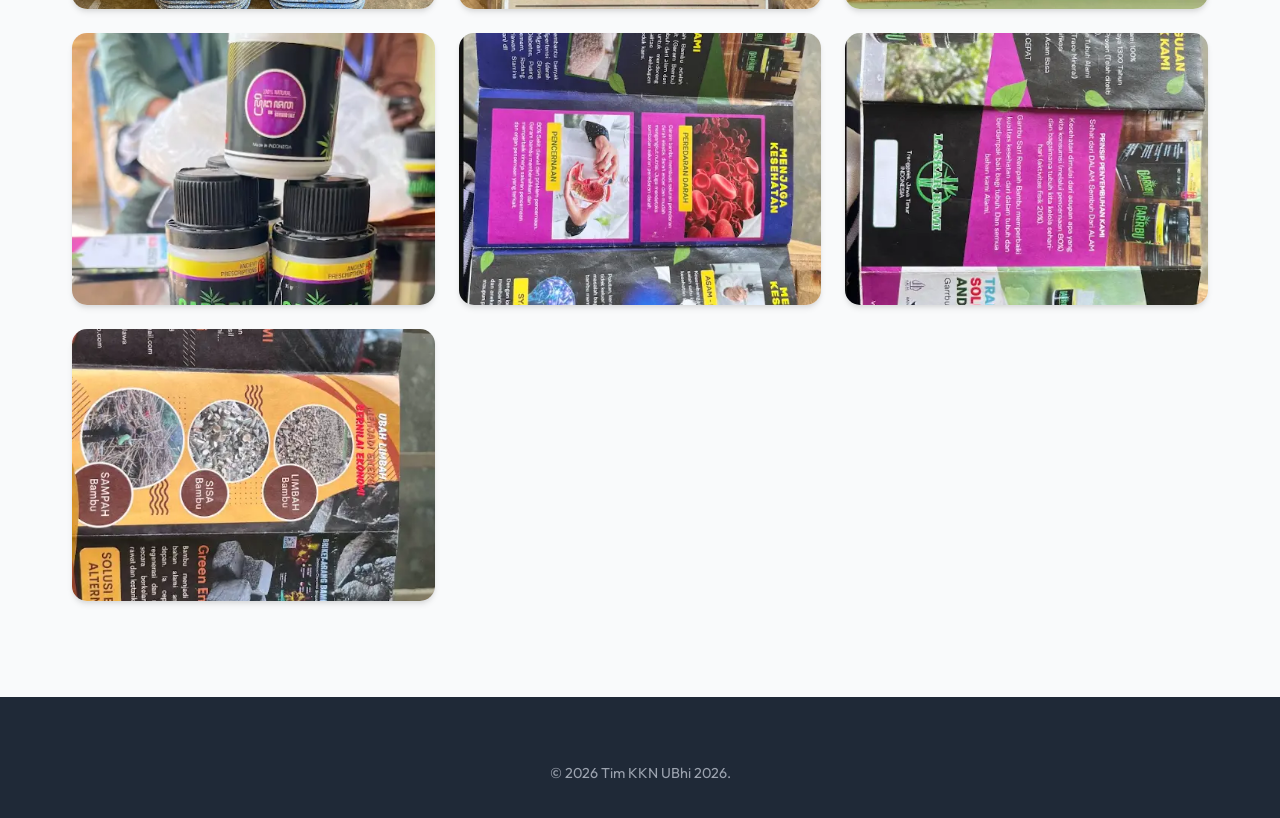
==== commit dd1291ed: "feat: optimize images to webp format and adjust hero overlay brightness" ====
--- a/belang.html
+++ b/belang.html
@@ -38,7 +38,7 @@
     <!-- Dusun Hero Section -->
     <header
       class="dusun-hero"
-      style="background-image: url(&quot;assets/images/belang/foto2.png&quot;)"
+      style="background-image: url(&quot;assets/images/belang/foto1.webp&quot;)"
     >
       <div class="dusun-hero-overlay"></div>
       <div class="container dusun-hero-content">
@@ -188,112 +188,112 @@
         <div class="gallery-grid">
           <!-- Galeri Dusun Belang -->
           <div class="gallery-item">
-            <img src="assets/images/belang/foto1.png" alt="Kegiatan 1" />
+            <img src="assets/images/belang/foto1.webp" alt="Kegiatan 1" />
             <div class="gallery-overlay">
               <h3>Sektor Pertanian</h3>
               <p>Lahan perkebunan dan pertanian warga Dusun Belang.</p>
             </div>
           </div>
           <div class="gallery-item">
-            <img src="assets/images/belang/foto2.png" alt="Kegiatan 2" />
+            <img src="assets/images/belang/foto2.webp" alt="Kegiatan 2" />
             <div class="gallery-overlay">
               <h3>SKD News</h3>
               <p>dikembangkan oleh SKD News</p>
             </div>
           </div>
           <div class="gallery-item">
-            <img src="assets/images/belang/foto3.png" alt="Kegiatan 3" />
-            <div class="gallery-overlay">
-              <h3>SKD News</h3>
-              <p>hasil karya kelompok SKD News</p>
-            </div>
-          </div>
-          <div class="gallery-item">
-            <img src="assets/images/belang/foto4.png" alt="Kegiatan 4" />
+            <img src="assets/images/belang/foto3.webp" alt="Kegiatan 3" />
+            <div class="gallery-overlay">
+              <h3>SKD News</h3>
+              <p>hasil karya kelompok SKD News</p>
+            </div>
+          </div>
+          <div class="gallery-item">
+            <img src="assets/images/belang/foto4.webp" alt="Kegiatan 4" />
             <div class="gallery-overlay">
               <h3>Usaha opak gambir</h3>
               <p>label usaha opak gambir</p>
             </div>
           </div>
           <div class="gallery-item">
-            <img src="assets/images/belang/foto5.png" alt="Kegiatan 5" />
-            <div class="gallery-overlay">
-              <h3>SKD News</h3>
-              <p>hasil karya kelompok SKD News</p>
-            </div>
-          </div>
-          <div class="gallery-item">
-            <img src="assets/images/belang/foto6.png" alt="Kegiatan 6" />
-            <div class="gallery-overlay">
-              <h3>SKD News</h3>
-              <p>hasil karya kelompok SKD News</p>
-            </div>
-          </div>
-          <div class="gallery-item">
-            <img src="assets/images/belang/foto7.png" alt="Kegiatan 7" />
-            <div class="gallery-overlay">
-              <h3>SKD News</h3>
-              <p>hasil karya kelompok SKD News</p>
-            </div>
-          </div>
-          <div class="gallery-item">
-            <img src="assets/images/belang/foto8.png" alt="Kegiatan 8" />
-            <div class="gallery-overlay">
-              <h3>SKD News</h3>
-              <p>hasil karya kelompok SKD News</p>
-            </div>
-          </div>
-          <div class="gallery-item">
-            <img src="assets/images/belang/foto9.png" alt="Kegiatan 9" />
-            <div class="gallery-overlay">
-              <h3>SKD News</h3>
-              <p>hasil karya kelompok SKD News</p>
-            </div>
-          </div>
-          <div class="gallery-item">
-            <img src="assets/images/belang/foto10.png" alt="Kegiatan 10" />
-            <div class="gallery-overlay">
-              <h3>SKD News</h3>
-              <p>hasil karya kelompok SKD News</p>
-            </div>
-          </div>
-          <div class="gallery-item">
-            <img src="assets/images/belang/foto11.png" alt="Kegiatan 11" />
-            <div class="gallery-overlay">
-              <h3>SKD News</h3>
-              <p>hasil karya kelompok SKD News</p>
-            </div>
-          </div>
-          <div class="gallery-item">
-            <img src="assets/images/belang/foto12.png" alt="Kegiatan 12" />
+            <img src="assets/images/belang/foto5.webp" alt="Kegiatan 5" />
+            <div class="gallery-overlay">
+              <h3>SKD News</h3>
+              <p>hasil karya kelompok SKD News</p>
+            </div>
+          </div>
+          <div class="gallery-item">
+            <img src="assets/images/belang/foto6.webp" alt="Kegiatan 6" />
+            <div class="gallery-overlay">
+              <h3>SKD News</h3>
+              <p>hasil karya kelompok SKD News</p>
+            </div>
+          </div>
+          <div class="gallery-item">
+            <img src="assets/images/belang/foto7.webp" alt="Kegiatan 7" />
+            <div class="gallery-overlay">
+              <h3>SKD News</h3>
+              <p>hasil karya kelompok SKD News</p>
+            </div>
+          </div>
+          <div class="gallery-item">
+            <img src="assets/images/belang/foto8.webp" alt="Kegiatan 8" />
+            <div class="gallery-overlay">
+              <h3>SKD News</h3>
+              <p>hasil karya kelompok SKD News</p>
+            </div>
+          </div>
+          <div class="gallery-item">
+            <img src="assets/images/belang/foto9.webp" alt="Kegiatan 9" />
+            <div class="gallery-overlay">
+              <h3>SKD News</h3>
+              <p>hasil karya kelompok SKD News</p>
+            </div>
+          </div>
+          <div class="gallery-item">
+            <img src="assets/images/belang/foto10.webp" alt="Kegiatan 10" />
+            <div class="gallery-overlay">
+              <h3>SKD News</h3>
+              <p>hasil karya kelompok SKD News</p>
+            </div>
+          </div>
+          <div class="gallery-item">
+            <img src="assets/images/belang/foto11.webp" alt="Kegiatan 11" />
+            <div class="gallery-overlay">
+              <h3>SKD News</h3>
+              <p>hasil karya kelompok SKD News</p>
+            </div>
+          </div>
+          <div class="gallery-item">
+            <img src="assets/images/belang/foto12.webp" alt="Kegiatan 12" />
             <div class="gallery-overlay">
               <h3>sertifikat</h3>
               <p>sertifikat penanaman bambu petung</p>
             </div>
           </div>
           <div class="gallery-item">
-            <img src="assets/images/belang/foto13.png" alt="Kegiatan 13" />
+            <img src="assets/images/belang/foto13.webp" alt="Kegiatan 13" />
             <div class="gallery-overlay">
               <h3>SKD News</h3>
               <p>produk garam bambu</p>
             </div>
           </div>
           <div class="gallery-item">
-            <img src="assets/images/belang/foto14.png" alt="Kegiatan 14" />
-            <div class="gallery-overlay">
-              <h3>SKD News</h3>
-              <p>hasil karya kelompok SKD News</p>
-            </div>
-          </div>
-          <div class="gallery-item">
-            <img src="assets/images/belang/foto15.png" alt="Kegiatan 15" />
-            <div class="gallery-overlay">
-              <h3>SKD News</h3>
-              <p>hasil karya kelompok SKD News</p>
-            </div>
-          </div>
-          <div class="gallery-item">
-            <img src="assets/images/belang/foto16.png" alt="Kegiatan 16" />
+            <img src="assets/images/belang/foto14.webp" alt="Kegiatan 14" />
+            <div class="gallery-overlay">
+              <h3>SKD News</h3>
+              <p>hasil karya kelompok SKD News</p>
+            </div>
+          </div>
+          <div class="gallery-item">
+            <img src="assets/images/belang/foto15.webp" alt="Kegiatan 15" />
+            <div class="gallery-overlay">
+              <h3>SKD News</h3>
+              <p>hasil karya kelompok SKD News</p>
+            </div>
+          </div>
+          <div class="gallery-item">
+            <img src="assets/images/belang/foto16.webp" alt="Kegiatan 16" />
             <div class="gallery-overlay">
               <h3>SKD News</h3>
               <p>briket arang bambu</p>
--- a/style.css
+++ b/style.css
@@ -198,7 +198,7 @@
     display: flex;
     align-items: center;
     position: relative;
-    background-image: url('assets/images/salamwates/salamwateshero.jpeg');
+    background-image: url('assets/images/salamwates/salamwateshero.webp');
     background-color: var(--primary-dark);
     background-size: cover;
     background-position: center;
@@ -212,7 +212,7 @@
     left: 0;
     width: 100%;
     height: 100%;
-    background: linear-gradient(to right, rgba(0,0,0,0.8), rgba(0,0,0,0.3));
+    background: linear-gradient(to right, rgba(0, 0, 0, 0.45), rgba(0, 0, 0, 0.15));
 }
 
 .hero-content {
@@ -226,13 +226,15 @@
     font-size: clamp(3rem, 5vw, 5rem);
     color: white;
     margin-bottom: 1rem;
+    text-shadow: 0 2px 12px rgba(0, 0, 0, 0.6);
 }
 
 .hero p {
     font-size: 1.2rem;
     margin-bottom: 2rem;
-    opacity: 0.9;
+    opacity: 0.95;
     max-width: 600px;
+    text-shadow: 0 1px 8px rgba(0, 0, 0, 0.6);
 }
 
 /* Section Headers */
@@ -549,7 +551,7 @@
     left: 0;
     width: 100%;
     height: 100%;
-    background: linear-gradient(180deg, rgba(0,0,0,0.5) 0%, rgba(0,0,0,0.75) 100%), linear-gradient(to right, rgba(0,0,0,0.6), rgba(0,0,0,0.2));
+    background: linear-gradient(180deg, rgba(0, 0, 0, 0.3) 0%, rgba(0, 0, 0, 0.45) 100%), linear-gradient(to right, rgba(0, 0, 0, 0.3), rgba(0, 0, 0, 0.1));
 }
 
 .dusun-hero-content {
